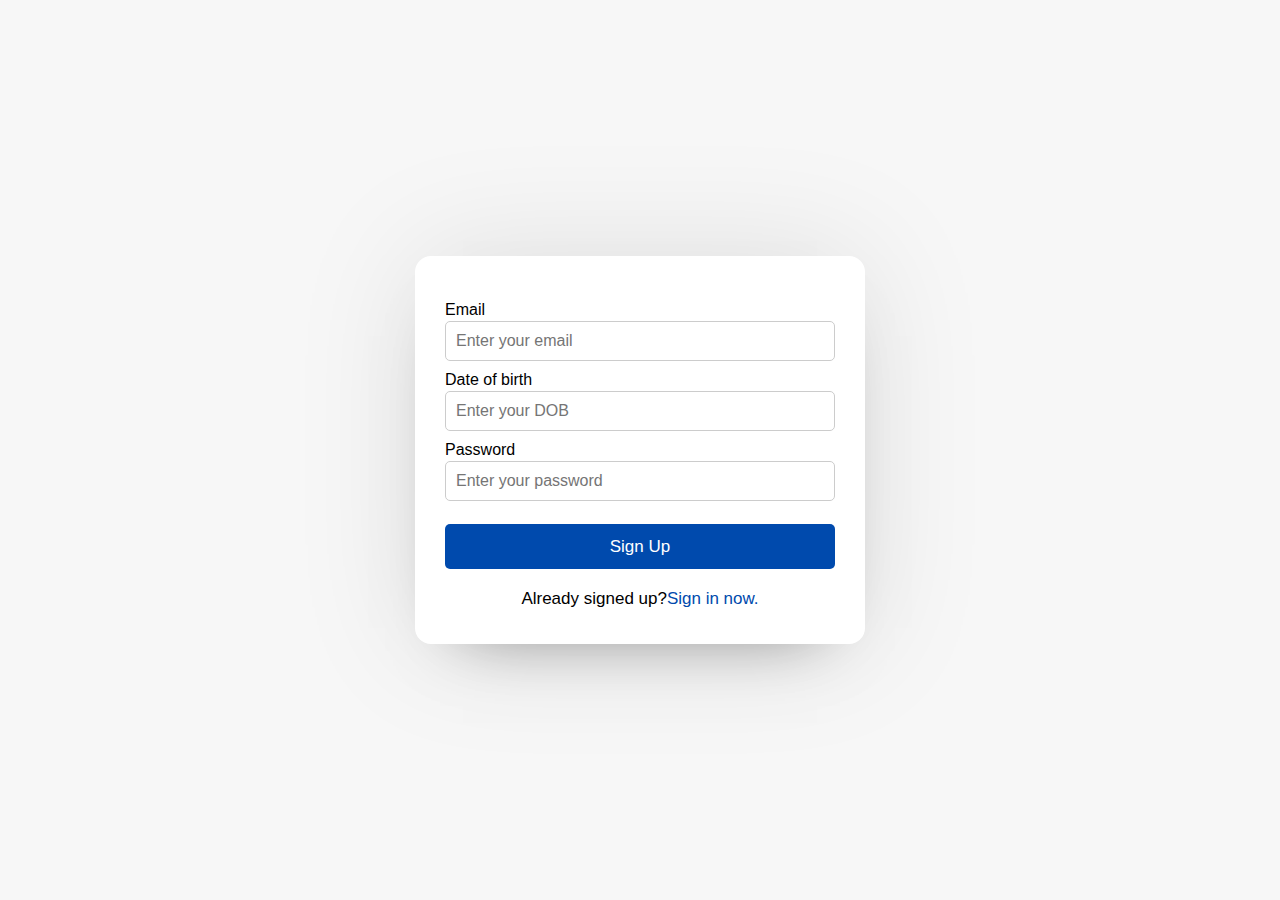
==== form/index.html @ 78616c91 "added email validation in both signin and signup form" ====
<!DOCTYPE html>
<html lang="en">
  <head>
    <meta charset="UTF-8" />
    <meta name="viewport" content="width=device-width, initial-scale=1.0" />
    <title>Js Validation</title>

    <link rel="stylesheet" href="css/style.css" />
    <link
      rel="stylesheet"
      href="https://cdnjs.cloudflare.com/ajax/libs/font-awesome/6.6.0/css/all.min.css"
      integrity="sha512-Kc323vGBEqzTmouAECnVceyQqyqdsSiqLQISBL29aUW4U/M7pSPA/gEUZQqv1cwx4OnYxTxve5UMg5GT6L4JJg=="
      crossorigin="anonymous"
      referrerpolicy="no-referrer"
    />
  </head>
  <body>
    <div class="wrapper">
      <section class="form signup">
        <!-- <header>Js Validation</header> -->
        <form id="signupForm" action="#" enctype="multipart/form-data">
          <div class="error-text"></div>
          <div class="field input">
            <label for="email">Email</label>
            <input
              type="email"
              name="email"
              placeholder="Enter your email"
              required
            />
            <div class="email-feedback">Please enter a valid email format.</div>
          </div>
          <div class="field input">
            <label for="dob">Date of birth</label>
            <input
              type="text"
              name="dob"
              placeholder="Enter your DOB"
              required
              onfocus="changeToDate(this)"
              onblur="resetInputType(this)"
            />
          </div>
          <div class="field input">
            <label for="password">Password</label>
            <input
              type="password"
              name="password"
              placeholder="Enter your password"
              required
            />
            <i class="fas fa-eye"></i>
          </div>

          <div class="field button">
            <input type="submit" value="Sign Up" />
          </div>
        </form>
        <div class="link">
          Already signed up?<a href="signin.html">Sign in now.</a>
        </div>
      </section>
    </div>
    <script>
      function changeToDate(input) {
        input.type = "date";
      }

      function resetInputType(input) {
        if (input.value === "") {
          input.type = "text";
        }
      }
    </script>
    <script type="module" src="js/main.js"></script>
  </body>
</html>
---- form/css/style.css ----
@import url("https://fonts.googleapis.com/css2?family=Roboto:ital,wght@0,100;0,300;0,400;0,500;0,700;0,900;1,100;1,300;1,400;1,500;1,700;1,900&display=swap");

* {
  margin: 0;
  padding: 0;
  box-sizing: border-box;
  text-decoration: none;
  font-family: "Poppins", sans-serif;
}

body {
  display: flex;
  align-items: center;
  justify-content: center;
  min-height: 100vh;
  background: #f7f7f7;
}

.wrapper {
  background: #fff;
  width: 450px;
  border-radius: 16px;
  box-shadow: 0 0 128px rgba(0, 0, 0, 0.1), 0 32px 64px -48px rgba(0, 0, 0, 0.5);
}

/* Signup Form CSS */
.form {
  padding: 25px 30px;
}

.form header {
  font-size: 25px;
  font-weight: 600;
  padding-bottom: 10px;
  border-bottom: 1px solid #e6e6e6;
}

.form form {
  margin: 20px 0;
}

.form form .error-text {
  color: #721c24;
  background: #f8d7da;
  padding: 8px 10px;
  text-align: center;
  border-radius: 5px;
  margin-bottom: 10px;
  border: 1px solid #f5c6cb;
  display: none;
}

.form form .name-details {
  display: flex;
}

form .name-details .field:first-child {
  margin-right: 10px;
}

form .name-details .field:last-child {
  margin-left: 10px;
}

.form form .field {
  display: flex;
  position: relative;
  flex-direction: column;
  margin-bottom: 10px;
}

.form form .field label {
  margin-bottom: 2px;
}

.form form .input input {
  outline: none;
}

.form form .input input {
  height: 40px;
  width: 100%;
  font-size: 16px;
  padding: 0 10px;
  border: 1px solid #ccc;
  border-radius: 5px;
}

.form form .input .email-feedback {
  color: red;
  padding: 5px;
  font-size: 14px;
  display: none;
}

.form form .image input {
  font-size: 17px;
}

.form form .button input {
  margin-top: 13px;
  height: 45px;
  border: none;
  font-size: 17px;
  font-weight: 400;
  background: #004aad;
  color: #fff;
  border-radius: 5px;
  cursor: pointer;
}

.form form .field i {
  position: absolute;
  right: 15px;
  color: #ccc;
  top: 70%;
  transform: translateY(-50%);
  cursor: pointer;
}

/* for showing and hiding password icon */
.form form .field i.active::before {
  color: #333;
  content: "\f070";
}

.form .link {
  text-align: center;
  margin: 10px 0;
  font-size: 17px;
}

.form .link a {
  color: #004aad;
}

.form .link a:hover {
  text-decoration: underline;
}
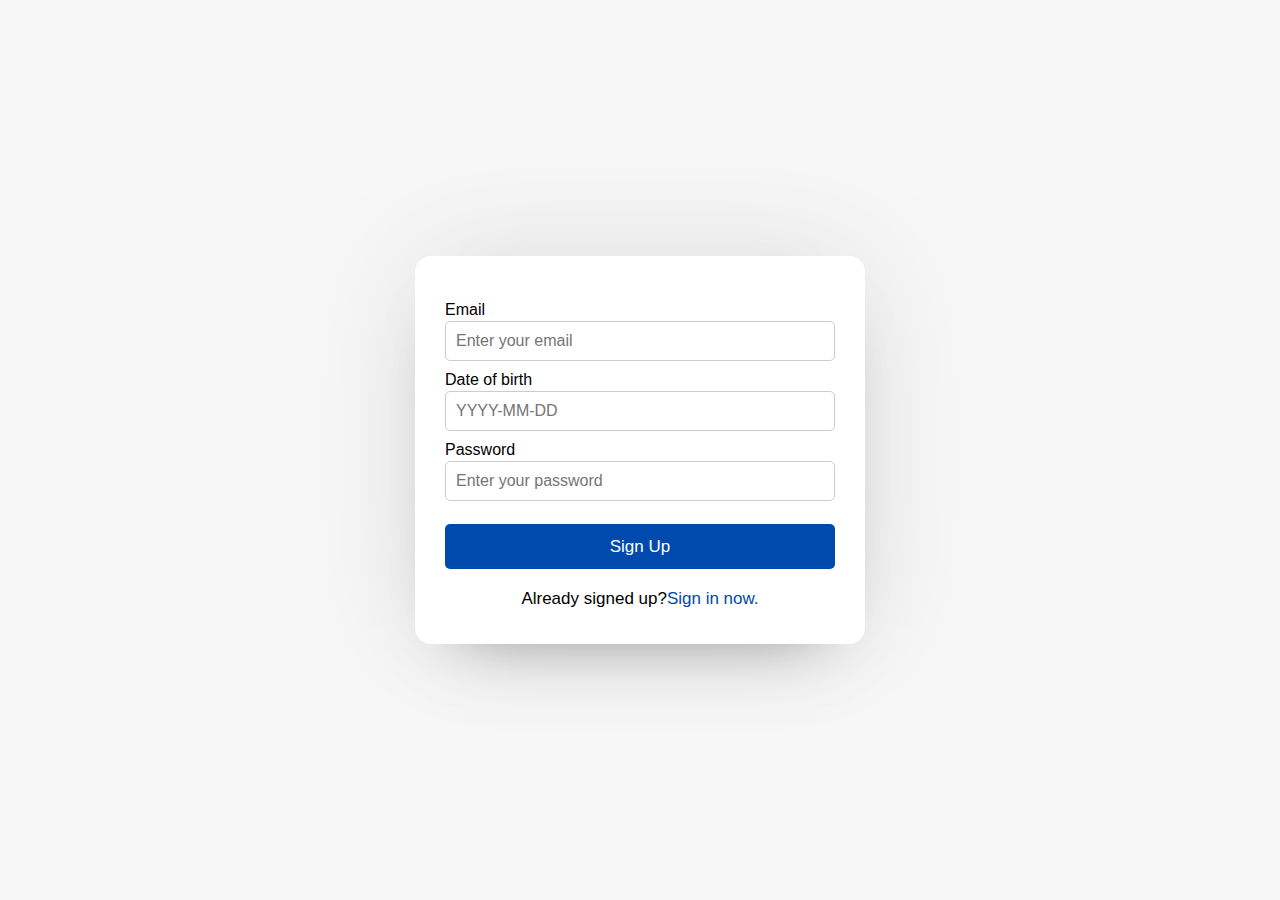
==== commit 21d72857: "added validation and real time feedback for DOB" ====
--- a/form/index.html
+++ b/form/index.html
@@ -20,36 +20,60 @@
         <!-- <header>Js Validation</header> -->
         <form id="signupForm" action="#" enctype="multipart/form-data">
           <div class="error-text"></div>
-          <div class="field input">
+          <div class="field">
             <label for="email">Email</label>
-            <input
-              type="email"
-              name="email"
-              placeholder="Enter your email"
-              required
-            />
-            <div class="email-feedback">Please enter a valid email format.</div>
+            <div class="input">
+              <input
+                type="email"
+                name="email"
+                placeholder="Enter your email"
+                required
+              />
+              <div class="feedback email-feedback">
+                Please enter a valid email format.
+              </div>
+            </div>
           </div>
-          <div class="field input">
+          <div class="field">
             <label for="dob">Date of birth</label>
-            <input
-              type="text"
-              name="dob"
-              placeholder="Enter your DOB"
-              required
-              onfocus="changeToDate(this)"
-              onblur="resetInputType(this)"
-            />
+            <div class="input">
+              <input
+                type="text"
+                name="dob"
+                placeholder="YYYY-MM-DD"
+                required
+                onfocus="changeToDate(this)"
+                onblur="resetInputType(this)"
+              />
+              <div class="feedback age-limit-feedback">
+                Age must be greater than 16.
+              </div>
+              <div class="feedback invalid-date-feedback">
+                Enter date in YYYY-MM-DD format.
+              </div>
+              <div class="feedback future-date-feedback">
+                Date of birth should not be in future.
+              </div>
+            </div>
           </div>
-          <div class="field input">
+          <div class="field">
             <label for="password">Password</label>
-            <input
-              type="password"
-              name="password"
-              placeholder="Enter your password"
-              required
-            />
-            <i class="fas fa-eye"></i>
+            <div class="input">
+              <input
+                type="password"
+                name="password"
+                placeholder="Enter your password"
+                required
+              />
+              <i class="fas fa-eye"></i>
+              <div class="feedback password-length-feedback">
+                Password must contain between 4 and 60 characters.
+              </div>
+              <div class="feedback password-set-feedback">
+                Password must contain atleast one uppercase and special
+                character.
+              </div>
+            </div>
           </div>
 
           <div class="field button">
@@ -63,7 +87,7 @@
     </div>
     <script>
       function changeToDate(input) {
-        input.type = "date";
+        input.type = "text";
       }
 
       function resetInputType(input) {
--- a/form/css/style.css
+++ b/form/css/style.css
@@ -67,12 +67,15 @@
   position: relative;
   flex-direction: column;
   margin-bottom: 10px;
+  /* min-height: 76px; */
 }
 
 .form form .field label {
   margin-bottom: 2px;
 }
-
+.form form .input {
+  position: relative;
+}
 .form form .input input {
   outline: none;
 }
@@ -82,14 +85,18 @@
   width: 100%;
   font-size: 16px;
   padding: 0 10px;
+  padding-right: 40px;
   border: 1px solid #ccc;
   border-radius: 5px;
 }
 
-.form form .input .email-feedback {
+.form form .input .feedback {
   color: red;
-  padding: 5px;
+  padding: 5px 5px 0;
   font-size: 14px;
+  /* position: absolute;
+  top: 100%;
+  left: 0; */
   display: none;
 }
 
@@ -111,9 +118,9 @@
 
 .form form .field i {
   position: absolute;
-  right: 15px;
+  right: 10px;
   color: #ccc;
-  top: 70%;
+  top: 38%;
   transform: translateY(-50%);
   cursor: pointer;
 }
